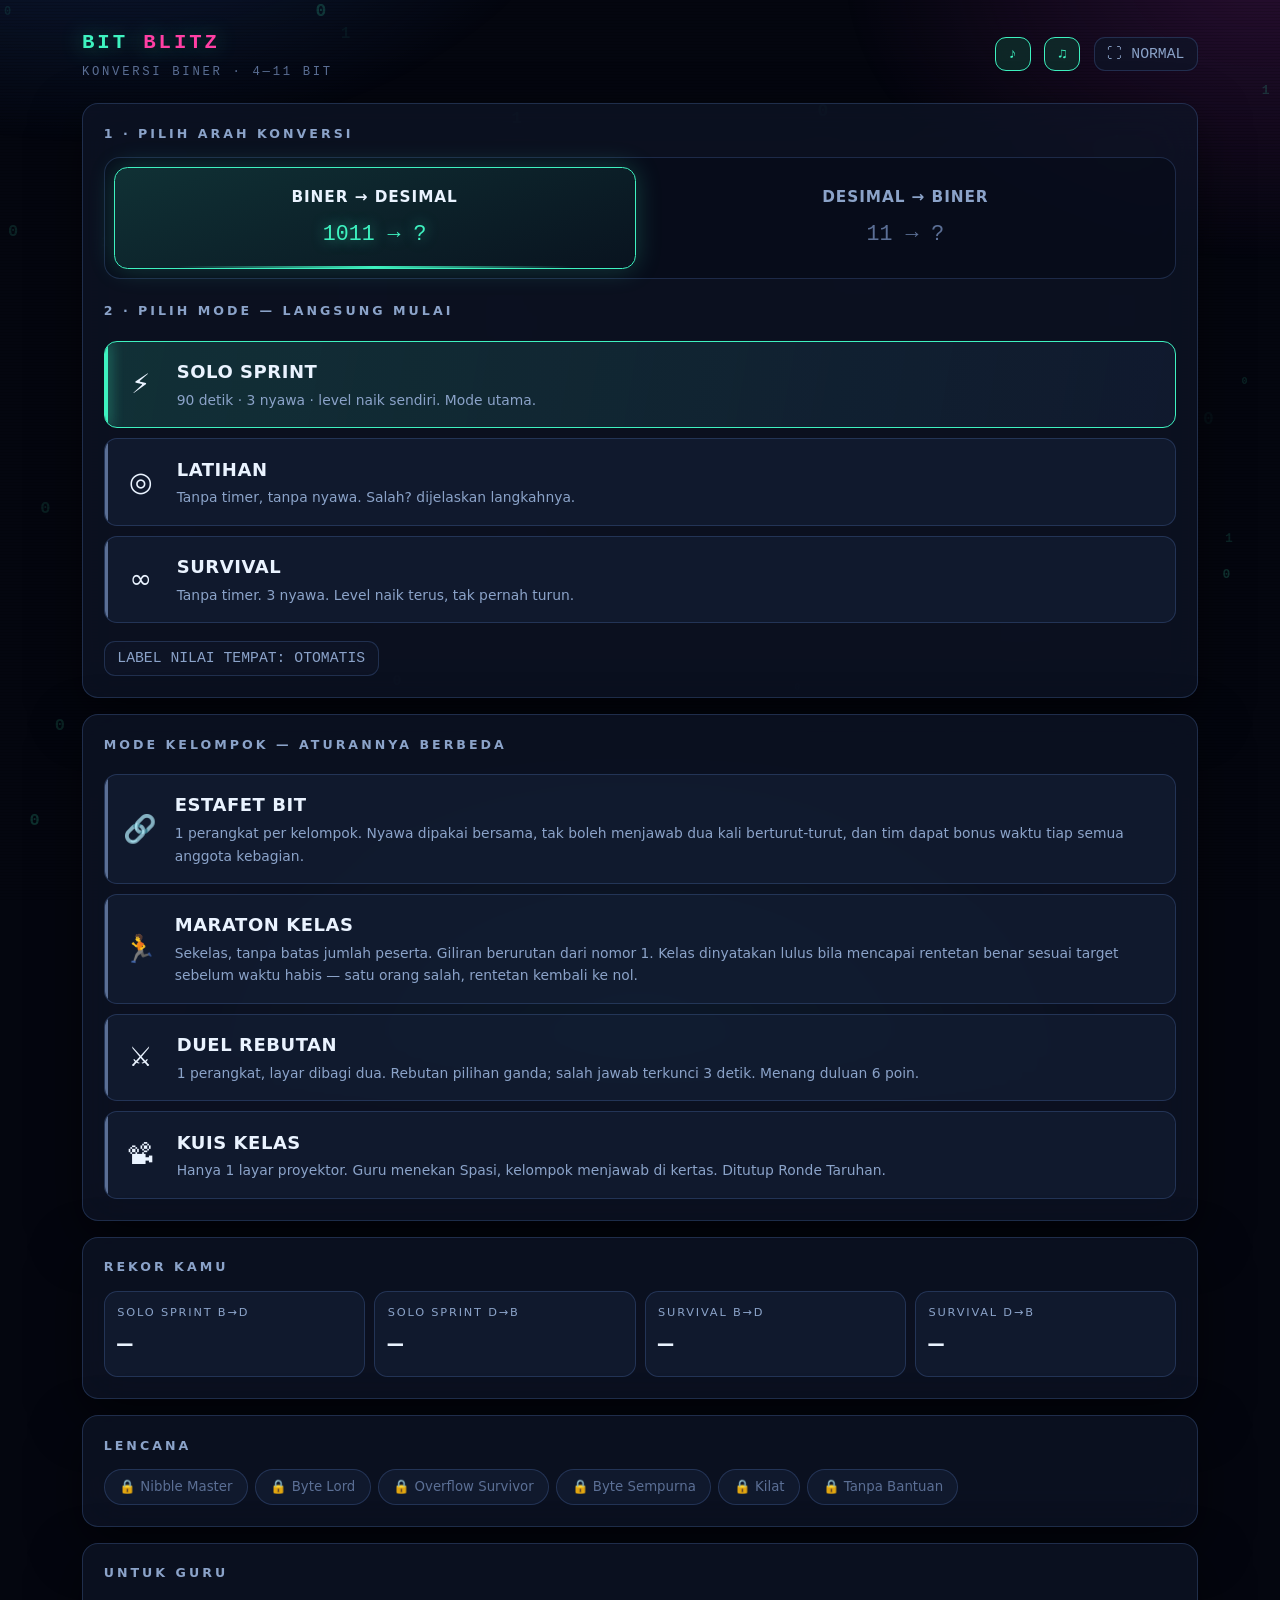
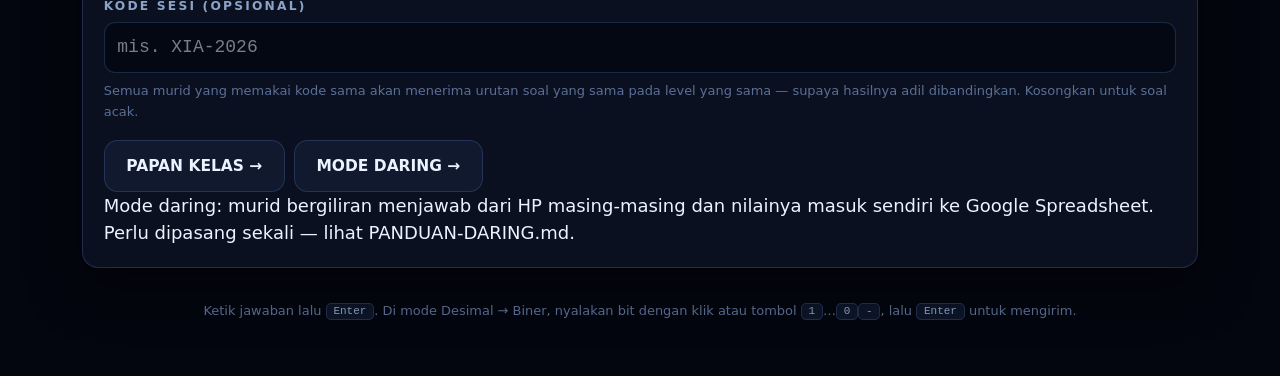
==== index.html @ 6e5feef6 "BIT BLITZ - permainan konversi biner untuk kelas Permainan gamifikasi konversi bilangan biner <-> de" ====
﻿<!DOCTYPE html>
<html lang="id">
<head>
<meta charset="utf-8">
<meta name="viewport" content="width=device-width, initial-scale=1, viewport-fit=cover">
<title>BIT BLITZ — Konversi Biner &amp; Desimal</title>
<meta name="description" content="Permainan konversi bilangan biner ke desimal dan sebaliknya, 4-bit sampai 11-bit.">
<link rel="stylesheet" href="tailwind.css">
</head>
<body>
<div id="aurora"></div>
<canvas id="fx"></canvas>
<div id="scan"></div>
<div id="vig"></div>
<div id="hitflash"></div>
<div id="banner"><div></div></div>
<div id="count"><b></b></div>
<div id="turn"><div class="box">
  <div class="lbl">SIAPA YANG MENJAWAB SOAL BERIKUTNYA?</div>
  <div class="warn">⏱ Waktu tetap berjalan — cepat pilih!</div>
  <div class="picks" id="picks"></div>
</div></div>

<div class="wrap">

<header>
  <div class="logo"><b>BIT</b> <i>BLITZ</i><span>KONVERSI BINER · 4—11 BIT</span></div>
  <div class="spacer"></div>
  <button class="icobtn" id="bSound" aria-pressed="true" title="Efek suara">♪</button>
  <button class="icobtn" id="bMusic" aria-pressed="true" title="Musik latar">♫</button>
  <button class="icobtn" id="bProj" aria-pressed="false"
          title="Perbesaran tampilan: Normal → Besar → TV">⛶ NORMAL</button>
</header>

<!-- ================= HOME ================= -->
<section id="home">
  <div class="card">
    <h2>1 · Pilih arah konversi</h2>
    <div class="switch" id="sw">
      <button data-dir="b2d" aria-pressed="true">
        <span class="t">BINER → DESIMAL</span><span class="e">1011 → ?</span>
      </button>
      <button data-dir="d2b" aria-pressed="false">
        <span class="t">DESIMAL → BINER</span><span class="e">11 → ?</span>
      </button>
    </div>

    <h2 class="mt-[1.3rem]">2 · Pilih mode — langsung mulai</h2>
    <div class="modes">
      <button class="mode primary" data-mode="sprint">
        <span class="k">⚡</span>
        <span><span class="n">SOLO SPRINT</span>
        <span class="d">90 detik · 3 nyawa · level naik sendiri. Mode utama.</span></span>
      </button>
      <button class="mode" data-mode="latihan">
        <span class="k">◎</span>
        <span><span class="n">LATIHAN</span>
        <span class="d">Tanpa timer, tanpa nyawa. Salah? dijelaskan langkahnya.</span></span>
      </button>
      <button class="mode" data-mode="survival">
        <span class="k">∞</span>
        <span><span class="n">SURVIVAL</span>
        <span class="d">Tanpa timer. 3 nyawa. Level naik terus, tak pernah turun.</span></span>
      </button>
    </div>

    <div class="row mt-4">
      <button class="icobtn" id="bLabel" aria-pressed="false"
              title="Sembunyikan label nilai tempat di semua level">
        LABEL NILAI TEMPAT: OTOMATIS
      </button>
    </div>
  </div>

  <div class="card">
    <h2>Mode kelompok — aturannya berbeda</h2>
    <div class="modes">
      <button class="mode gmode" data-mode="estafet">
        <span class="k">🔗</span>
        <span><span class="n">ESTAFET BIT</span>
        <span class="d">1 perangkat per kelompok. Nyawa dipakai bersama, tak boleh menjawab
        dua kali berturut-turut, dan tim dapat bonus waktu tiap semua anggota kebagian.</span></span>
      </button>
      <button class="mode gmode" data-mode="maraton">
        <span class="k">🏃</span>
        <span><span class="n">MARATON KELAS</span>
        <span class="d">Sekelas, tanpa batas jumlah peserta. Giliran berurutan dari nomor 1.
        Kelas dinyatakan lulus bila mencapai rentetan benar sesuai target sebelum waktu habis —
        satu orang salah, rentetan kembali ke nol.</span></span>
      </button>
      <button class="mode gmode" data-mode="duel">
        <span class="k">⚔</span>
        <span><span class="n">DUEL REBUTAN</span>
        <span class="d">1 perangkat, layar dibagi dua. Rebutan pilihan ganda; salah jawab
        terkunci 3 detik. Menang duluan 6 poin.</span></span>
      </button>
      <button class="mode gmode" data-mode="kuis">
        <span class="k">📽</span>
        <span><span class="n">KUIS KELAS</span>
        <span class="d">Hanya 1 layar proyektor. Guru menekan Spasi, kelompok menjawab di
        kertas. Ditutup Ronde Taruhan.</span></span>
      </button>
    </div>
  </div>

  <div class="card">
    <h2>Rekor kamu</h2>
    <div class="recs" id="recs"></div>
  </div>

  <div class="card">
    <h2>Lencana</h2>
    <div class="badges" id="badgeList"></div>
  </div>

  <div class="card">
    <h2>Untuk guru</h2>
    <div class="field">
      <label>Kode sesi (opsional)</label>
      <input id="sesi" placeholder="mis. XIA-2026" autocomplete="off">
      <div class="h">Semua murid yang memakai kode sama akan menerima urutan soal yang
      sama pada level yang sama — supaya hasilnya adil dibandingkan. Kosongkan untuk soal acak.</div>
    </div>
    <div class="row">
      <button class="btn" id="bGuru">PAPAN KELAS →</button>
      <button class="btn" id="bDaring">MODE DARING →</button>
    </div>
    <div class="h">Mode daring: murid bergiliran menjawab dari HP masing-masing dan nilainya
    masuk sendiri ke Google Spreadsheet. Perlu dipasang sekali — lihat PANDUAN-DARING.md.</div>
  </div>

  <p class="foot">
    Ketik jawaban lalu <kbd>Enter</kbd>. Di mode Desimal → Biner, nyalakan bit dengan klik
    atau tombol <kbd>1</kbd>…<kbd>0</kbd><kbd>-</kbd>, lalu <kbd>Enter</kbd> untuk mengirim.
  </p>
</section>

<!-- ================= GAME ================= -->
<section id="game" class="hidden">
  <div class="hud">
    <span class="chip lv">LV <b id="hLv">1</b>·<b id="hBit">4</b>bit</span>
    <span class="ladder" id="ladder"></span>
    <span class="chip sc">SKOR <b id="hSc">0</b></span>
    <span class="chip" id="hLivesWrap">NYAWA <b class="hearts" id="hLives"></b></span>
    <span class="chip" id="hComboWrap">COMBO <b id="hCombo" class="c1">×1</b></span>
    <span class="spacer"></span>
    <button class="icobtn" id="bQuit">KELUAR</button>
  </div>

  <div class="mline hidden" id="mline">
    <div class="mtop">
      <span class="lbl">GILIRAN</span>
      <span class="who" id="mWho">—</span>
      <span class="st">RENTETAN <b id="mStreak">0</b>/<span id="mTarget">15</span></span>
    </div>
    <div class="mbar" id="mBar"><i id="mFill"></i></div>
  </div>
  <div class="roster hidden" id="roster"></div>
  <div class="tbar" id="tbar"><i id="tfill"></i></div>

  <div class="stage" id="stage">
    <div class="bossbar hidden" id="bossbar">⚡ BOSS ROUND · NILAI DOBEL · SEKALI SALAH GUGUR ⚡</div>
    <div class="ask" id="ask">BERAPA NILAI DESIMALNYA?</div>
    <div class="q" id="q">—</div>

    <div id="ansB2D" class="answer">
      <input class="num" id="inp" inputmode="numeric" autocomplete="off" placeholder="?">
      <button class="send" id="bSend">KIRIM</button>
    </div>

    <div id="ansD2B" class="hidden">
      <div class="bitrail"><div class="bits" id="bits"></div></div>
      <div class="answer"><button class="send" id="bSend2">KIRIM</button></div>
    </div>

    <div class="hint" id="hint"></div>
    <div class="fb" id="fb"></div>
  </div>
</section>

<!-- ================= RESULT ================= -->
<section id="result" class="hidden">
  <div class="card text-center">
    <div class="text-[.7rem] tracking-[.24em] text-dim" id="rTitle">SELESAI</div>
    <div class="big" id="rScore">0</div>
    <div class="mt-[.35rem] text-[.8rem] text-dim" id="rSub"></div>
    <div class="stats" id="rStats"></div>
    <div id="rNew" class="mt-[1.1rem]"></div>
    <div id="rCode" class="mt-[1.2rem]"></div>
  </div>

  <div class="card">
    <h2>Main lagi — ganti arah kalau mau</h2>
    <div class="switch" id="sw2">
      <button data-dir="b2d"><span class="t">BINER → DESIMAL</span><span class="e">1011 → ?</span></button>
      <button data-dir="d2b"><span class="t">DESIMAL → BINER</span><span class="e">11 → ?</span></button>
    </div>
    <div class="row">
      <button class="btn go" id="bAgain">MAIN LAGI</button>
      <button class="btn" id="bHome">MENU UTAMA</button>
    </div>
  </div>
</section>

<!-- ================= SETUP KELOMPOK ================= -->
<section id="setup" class="hidden">
  <div class="card">
    <h2 id="setTitle">PENGATURAN</h2>
    <div id="setBody"></div>
    <div class="row">
      <button class="btn go" id="bSetGo">MULAI</button>
      <button class="btn" id="bSetBack">BATAL</button>
    </div>
  </div>
</section>

<!-- ================= DUEL REBUTAN ================= -->
<section id="duel" class="hidden">
  <div class="hud">
    <span class="chip">DUEL · <b id="dBit">8</b>-bit</span>
    <span class="chip">SOAL <b id="dQi">1</b>/<b id="dTot">11</b></span>
    <span class="chip">MENANG DI <b id="dTarget">6</b></span>
    <span class="spacer"></span>
    <button class="icobtn" id="dQuit">KELUAR</button>
  </div>
  <div class="stage">
    <div class="ask" id="dAsk">BERAPA NILAI DESIMALNYA?</div>
    <div class="q bin" id="dQ">—</div>
    <div class="fb" id="dFb"></div>
  </div>
  <div class="sides">
    <div class="side a" id="sideA">
      <h3><span id="dNameA">TIM A</span><b id="dScA">0</b></h3>
      <div class="opts" id="optsA"></div>
      <div class="lockmsg" id="dLockA"></div>
    </div>
    <div class="side b" id="sideB">
      <h3><span id="dNameB">TIM B</span><b id="dScB">0</b></h3>
      <div class="opts" id="optsB"></div>
      <div class="lockmsg" id="dLockB"></div>
    </div>
  </div>
</section>

<!-- ================= KUIS KELAS ================= -->
<section id="kuis" class="hidden">
  <div class="hud">
    <span class="chip">KUIS KELAS · <b id="kBit">8</b>-bit</span>
    <span class="chip">SOAL <b id="kQi">0</b>/<b id="kTot">8</b></span>
    <span class="spacer"></span>
    <button class="icobtn" id="kQuit">KELUAR</button>
  </div>
  <div class="kwrap">
    <div class="stage flex min-h-[17rem] flex-col justify-center">
      <div class="ask" id="kAsk">TEKAN SPASI UNTUK MEMUNCULKAN SOAL</div>
      <div class="kbig" id="kQ">—</div>
      <div class="kcount" id="kCount"></div>
      <div class="hint" id="kHint"></div>
    </div>
    <div class="card">
      <h2>Papan skor</h2>
      <div id="kBoard"></div>
      <button class="btn go mt-[.7rem] w-full" id="kNext">SPASI — LANJUT</button>
      <div class="mt-[.6rem] text-[.7rem] leading-relaxed text-dimmer">
        Tekan <kbd>1</kbd>–<kbd>8</kbd> untuk menandai kelompok yang benar, lalu
        <kbd>Spasi</kbd> untuk memberi poin dan lanjut.
      </div>
    </div>
  </div>
</section>

<!-- ================= PAPAN KELAS (GURU) ================= -->
<section id="guru" class="hidden">
  <div class="card">
    <h2>Papan Kelas — rekap Kode Hasil</h2>
    <div class="field">
      <label>Nama murid</label>
      <input id="gNama" placeholder="Nama murid" autocomplete="off">
    </div>
    <div class="field">
      <label>Kode hasil</label>
      <input id="gKode" placeholder="XXXX-XXXX" autocomplete="off">
      <div class="h">Kode muncul di layar hasil murid. Kode yang diketik asal-asalan akan
      ditolak karena tiap kode punya angka pemeriksa.</div>
    </div>
    <div class="row">
      <button class="btn go" id="gAdd">TAMBAH</button>
      <button class="btn" id="gCopy">SALIN TABEL</button>
      <button class="btn" id="gClear">KOSONGKAN</button>
      <button class="btn" id="gBack">← MENU</button>
    </div>
    <div class="lockmsg" id="gMsg"></div>
    <div class="mt-[.9rem] overflow-x-auto">
      <table class="board" id="gTable"></table>
    </div>
  </div>
</section>

</div>
<script>
"use strict";
/* =========================================================================
   BIT BLITZ — Fase 1 & 2
   Satu file, tanpa dependensi. Semua state di localStorage.
   ========================================================================= */

const $ = id => document.getElementById(id);
const LS = 'bitblitz.v1';
const REDUCED = matchMedia('(prefers-reduced-motion: reduce)').matches;

const MAXLV = 8;
const widthOf = lv => lv + 3;                       // level 1 -> 4 bit ... level 8 -> 11 bit
const NAMA_LV = {1:'Nibble', 4:'ASCII', 5:'SATU BYTE', 7:'Kilo', 8:'OVERFLOW'};
const BOSS_LV = [5, 8];

const BADGES = [
  ['nibble',   'Nibble Master',    'Tembus level 4-bit'],
  ['byte',     'Byte Lord',        'Tuntaskan level 8-bit'],
  ['overflow', 'Overflow Survivor','Jawab benar di 11-bit'],
  ['perfect',  'Byte Sempurna',    '10 benar beruntun'],
  ['kilat',    'Kilat',            'Jawab di bawah 1 detik'],
  ['nolabel',  'Tanpa Bantuan',    'Sprint tanpa label nilai tempat'],
];

const dflt = {sound:true, music:true, labelOff:false, zoom:0, badges:{}, rec:{}};
let save = Object.assign({}, dflt, JSON.parse(localStorage.getItem(LS) || '{}'));
const persist = () => localStorage.setItem(LS, JSON.stringify(save));

/* ---------- PRNG ber-seed (menyiapkan Kode Sesi di fase 4) ---------- */
let seed = (Date.now() ^ 0x9e3779b9) >>> 0;
function rnd(){
  seed |= 0; seed = seed + 0x6D2B79F5 | 0;
  let t = Math.imul(seed ^ seed >>> 15, 1 | seed);
  t = t + Math.imul(t ^ t >>> 7, 61 | t) ^ t;
  return ((t ^ t >>> 14) >>> 0) / 4294967296;
}
const ri = n => Math.floor(rnd() * n);

/* Kode Sesi: bila diisi, nilai soal ditentukan dari (kode, urutan soal, lebar bit),
   sehingga dua murid pada level & urutan yang sama menerima angka yang sama. */
let sessionCode = save.sesi || '';
let qIndex = 0;
function strHash(s){
  let h = 2166136261 >>> 0;
  for(let i = 0; i < s.length; i++){ h ^= s.charCodeAt(i); h = Math.imul(h, 16777619); }
  return h >>> 0;
}
function hash2(a, b){
  let h = (a ^ Math.imul(b + 0x9e3779b9, 0x85ebca6b)) >>> 0;
  h ^= h >>> 15; h = Math.imul(h, 0x2545f491) >>> 0; h ^= h >>> 13;
  return h >>> 0;
}
function pickValue(w, idx){
  const lo = 1 << (w - 2), span = ((1 << w) - 1) - lo + 1;
  if(sessionCode) return lo + hash2(strHash(sessionCode), idx * 37 + w) % span;
  return lo + ri(span);
}

/* =========================================================================
   AUDIO — disintesis, tanpa file eksternal
   ========================================================================= */
let actx = null;
function tone(f, dur, type, vol, delay){
  if(!save.sound) return;
  try{
    actx = actx || new (window.AudioContext || window.webkitAudioContext)();
    const t = actx.currentTime + (delay || 0);
    const o = actx.createOscillator(), g = actx.createGain();
    o.type = type || 'square';
    o.frequency.setValueAtTime(f, t);
    g.gain.setValueAtTime(.0001, t);
    g.gain.linearRampToValueAtTime(vol || .07, t + .012);
    g.gain.exponentialRampToValueAtTime(.0001, t + dur);
    o.connect(g); g.connect(actx.destination);
    o.start(t); o.stop(t + dur + .03);
  }catch(e){}
}
function sfxOk(streak){
  const base = 620 + Math.min(streak, 12) * 42;     // nada naik mengikuti rentetan
  tone(base, .08, 'square', .06);
  tone(base * 1.5, .12, 'square', .05, .06);
}
const sfxNo    = () => { tone(170,.1,'sawtooth',.08); tone(110,.28,'sawtooth',.07,.07); };
const sfxTick  = () => tone(1500,.04,'sine',.05);
const sfxLevel = () => { tone(523,.1,'square',.06); tone(659,.1,'square',.06,.09);
                         tone(880,.1,'square',.06,.18); tone(1175,.22,'square',.06,.27); };
const sfxOver  = () => { tone(330,.18,'sawtooth',.07); tone(247,.22,'sawtooth',.07,.16);
                         tone(165,.4,'sawtooth',.07,.34); };
const sfxBoss  = () => { tone(98,.4,'sawtooth',.09); tone(147,.4,'square',.05,.06); tone(196,.5,'sawtooth',.05,.12); };
const sfxWin   = () => { tone(659,.1,'square',.06); tone(880,.1,'square',.06,.1);
                         tone(1319,.3,'square',.06,.2); };

/* =========================================================================
   MUSIK LATAR — disintesis penuh, tanpa berkas audio eksternal.
   Dua suasana: "riang" saat bermain, "panik" saat waktu menipis.
   ========================================================================= */
const Music = (function(){
  let master = null, sched = null, step = 0, next = 0, on = false, mood = 'riang';
  /* C — G — Am — F : progresi mayor yang terdengar optimis */
  const RIANG = {bpm:112, chords:[[262,330,392],[196,247,294],[220,262,330],[175,220,262]]};
  /* Am — Bbdim : dua akor gelap yang berselang cepat */
  const PANIK = {bpm:170, chords:[[220,262,330],[233,277,349]]};

  function ensure(){
    if(!actx) actx = new (window.AudioContext || window.webkitAudioContext)();
    if(!master){
      master = actx.createGain();
      master.gain.value = .0001;
      master.connect(actx.destination);
    }
  }
  function ping(f, t, dur, type, vol){
    const o = actx.createOscillator(), g = actx.createGain();
    o.type = type; o.frequency.setValueAtTime(f, t);
    g.gain.setValueAtTime(.0001, t);
    g.gain.linearRampToValueAtTime(vol, t + .015);
    g.gain.exponentialRampToValueAtTime(.0001, t + dur);
    o.connect(g); g.connect(master);
    o.start(t); o.stop(t + dur + .03);
  }
  function beatAt(t){                       // denyut visual dipasang tepat saat bunyinya jatuh
    setTimeout(() => {
      document.body.classList.add('beat');
      setTimeout(() => document.body.classList.remove('beat'), 110);
    }, Math.max(0, (t - actx.currentTime) * 1000));
  }
  function schedule(t){
    const P = mood === 'panik' ? PANIK : RIANG;
    const ch = P.chords[Math.floor(step / 8) % P.chords.length];
    const s = step % 8;
    if(mood === 'riang'){
      ping(ch[s % 3] * 2, t, .19, 'triangle', .05);            // arpeggio
      if(s === 0 || s === 4) ping(ch[0] / 2, t, .32, 'sine', .10);   // bas
      if(s % 2 === 1) ping(2300, t, .025, 'square', .011);      // ketukan tipis
    }else{
      ping(ch[s % 3] * 2, t, .1, 'square', .034);
      ping(ch[0] / 2, t, .15, 'sawtooth', .075);                // bas berdetak tiap ketuk
      if(s === 0) ping(ch[0] * 4, t, .45, 'sawtooth', .018);    // dengung tegang
    }
    if(s === 0) beatAt(t);
    step++;
  }
  function loop(){
    const P = mood === 'panik' ? PANIK : RIANG;
    const dur = 60 / P.bpm / 2;
    while(next < actx.currentTime + .15){ schedule(next); next += dur; }
  }
  return {
    start(){
      if(!save.music || on) return;
      ensure();
      on = true; step = 0; mood = 'riang';
      next = actx.currentTime + .08;
      master.gain.cancelScheduledValues(actx.currentTime);
      master.gain.setValueAtTime(.0001, actx.currentTime);
      master.gain.linearRampToValueAtTime(.5, actx.currentTime + 1.4);
      sched = setInterval(loop, 25);
    },
    stop(){
      if(!on) return;
      on = false;
      clearInterval(sched); sched = null;
      document.documentElement.classList.remove('panik');
      if(master){
        const now = actx.currentTime;
        master.gain.cancelScheduledValues(now);
        master.gain.setValueAtTime(master.gain.value, now);
        master.gain.linearRampToValueAtTime(.0001, now + .45);
      }
    },
    setMood(m){
      if(!on || mood === m) return;
      mood = m; step = 0; next = actx.currentTime + .04;
      document.documentElement.classList.toggle('panik', m === 'panik');
    },
    isOn(){ return on; }
  };
})();

/* =========================================================================
   KANVAS EFEK — hujan biner + ledakan partikel + konfeti
   ========================================================================= */
const cv = $('fx'), ctx = cv.getContext('2d');
let W = 0, H = 0, DPR = 1;
function sizeCanvas(){
  DPR = Math.min(devicePixelRatio || 1, 2);
  W = innerWidth; H = innerHeight;
  cv.width = W * DPR; cv.height = H * DPR;
  cv.style.width = W + 'px'; cv.style.height = H + 'px';
  ctx.setTransform(DPR, 0, 0, DPR, 0, 0);
  buildRain();
}
addEventListener('resize', sizeCanvas);

let rain = [];
function buildRain(){
  const n = Math.round(W / 34);
  rain = Array.from({length:n}, () => ({
    x: rnd() * W, y: rnd() * H, sp: .28 + rnd() * .9,
    c: '01'[ri(2)], a: .05 + rnd() * .16, s: 10 + ri(9)
  }));
}

let parts = [];
function burst(x, y, color, n, power){
  if(REDUCED) return;
  for(let i = 0; i < (n || 26); i++){
    const ang = rnd() * Math.PI * 2, sp = (power || 4) * (.35 + rnd());
    parts.push({x, y, vx:Math.cos(ang)*sp, vy:Math.sin(ang)*sp - 1.2,
                life:1, col:color, sz:1.6 + rnd()*2.8, txt: rnd() < .35 ? '01'[ri(2)] : null});
  }
  if(parts.length > 700) parts.splice(0, parts.length - 700);
}
function confetti(){
  if(REDUCED) return;
  const cols = ['#3ef2c0','#ffd23f','#ff3fa4','#4fa8ff'];
  for(let i = 0; i < 120; i++){
    parts.push({x: rnd()*W, y: -20 - rnd()*H*.4, vx:(rnd()-.5)*1.6, vy:1.6+rnd()*3,
                life:1, decay:.006, col:cols[ri(4)], sz:2+rnd()*3.4, txt:null, grav:.03});
  }
}

function frame(){
  ctx.clearRect(0, 0, W, H);
  if(!REDUCED){
    ctx.font = '600 13px ui-monospace,monospace';
    for(const d of rain){
      ctx.fillStyle = 'rgba(62,242,192,' + d.a + ')';
      ctx.font = '600 ' + d.s + 'px ui-monospace,monospace';
      ctx.fillText(d.c, d.x, d.y);
      d.y += d.sp;
      if(d.y > H + 14){ d.y = -14; d.x = rnd() * W; d.c = '01'[ri(2)]; }
    }
  }
  for(let i = parts.length - 1; i >= 0; i--){
    const p = parts[i];
    p.x += p.vx; p.y += p.vy; p.vy += (p.grav || .14); p.vx *= .99;
    p.life -= (p.decay || .022);
    if(p.life <= 0){ parts.splice(i, 1); continue; }
    ctx.globalAlpha = Math.max(0, p.life);
    ctx.fillStyle = p.col;
    if(p.txt){
      ctx.font = '700 ' + (p.sz * 5) + 'px ui-monospace,monospace';
      ctx.fillText(p.txt, p.x, p.y);
    }else{
      ctx.fillRect(p.x, p.y, p.sz, p.sz * 1.6);
    }
    ctx.globalAlpha = 1;
  }
  requestAnimationFrame(frame);
}
sizeCanvas(); frame();

/* elemen -> titik tengah layar, untuk mengarahkan ledakan */
function centerOf(el){
  const r = el.getBoundingClientRect();
  return {x: r.left + r.width / 2, y: r.top + r.height / 2};
}
function floatText(txt, x, y, col){
  const d = document.createElement('div');
  d.className = 'float'; d.textContent = txt;
  d.style.left = x + 'px'; d.style.top = y + 'px';
  if(col) d.style.color = col;
  document.body.appendChild(d);
  setTimeout(() => d.remove(), 1100);
}
function banner(txt, col){
  const b = $('banner'), inner = b.firstElementChild;
  inner.textContent = txt;
  inner.style.color = col || 'var(--color-gold)';
  inner.style.borderColor = col || 'var(--color-gold)';
  b.classList.remove('go'); void b.offsetWidth; b.classList.add('go');
}

/* =========================================================================
   STATE PERMAINAN
   ========================================================================= */
let dir  = 'b2d';
let mode = 'sprint';
let G = null, timerId = null, lastTick = 0;
/* Batas atas waktu selalu di atas waktu awal, supaya bonus waktu benar-benar terasa. */
const capMs = () => G.timeMax + 60000;

function blankGame(){
  return {
    lv:1, score:0, lives:3, streak:0, wrongRow:0,
    timeLeft:90000, running:true,
    answered:0, correct:0, bestCombo:1, maxLv:1, fastest:Infinity,
    bossLeft:0, bossDone:{}, labelOff:false,
    q:null, qAt:0, bits:[], locked:false, earned:[]
  };
}
function comboMult(s){
  if(s >= 15) return 5;
  if(s >= 10) return 3;
  if(s >= 6)  return 2;
  if(s >= 3)  return 1.5;
  return 1;
}
const timeBonus = w => w <= 6 ? 2000 : (w <= 8 ? 3000 : 4000);
const speedMult = ms => ms < 2000 ? 2 : (ms < 4000 ? 1.5 : 1);

function labelMode(lv){
  if(mode === 'latihan') return 'show';
  if(G && G.labelOff) return 'hide';
  if(lv <= 4) return 'show';
  if(lv <= 6) return 'dim';
  return 'hide';
}

/* =========================================================================
   SOAL
   ========================================================================= */
function newQuestion(){
  const w = widthOf(G.lv);             // rentang dijaga agar angka benar-benar memakai lebar level ini
  let v, guard = 0;
  do { v = pickValue(w, qIndex + guard); guard++; }
  while(G.q && v === G.q.value && guard < 12);
  qIndex++;

  G.q = {value:v, width:w, bin:v.toString(2).padStart(w, '0')};
  G.qAt = performance.now();
  G.bits = new Array(w).fill(0);
  G.locked = false;
  renderQuestion();
}

/* Bilangan biner ditampilkan menyatu, tanpa pemisah tiap 4 bit. */
const showBin = s => s;

function renderQuestion(){
  const q = G.q, el = $('q');
  $('bossbar').classList.toggle('hidden', G.bossLeft <= 0);
  $('stage').classList.toggle('boss', G.bossLeft > 0);

  if(dir === 'b2d'){
    $('ask').textContent = 'BERAPA NILAI DESIMALNYA?';
    el.textContent = showBin(q.bin);
    el.className = 'q bin qin';
    $('ansB2D').classList.remove('hidden');
    $('ansD2B').classList.add('hidden');
    $('inp').value = '';
    $('inp').focus();
  }else{
    $('ask').textContent = 'NYALAKAN BIT YANG BENAR';
    el.textContent = q.value;
    el.className = 'q qin';
    $('ansB2D').classList.add('hidden');
    $('ansD2B').classList.remove('hidden');
    buildBits();
  }
  updateHint();
}

function buildBits(){
  const w = G.q.width, box = $('bits');
  box.innerHTML = '';
  const lm = labelMode(G.lv);
  box.className = 'bits' + (lm === 'hide' ? ' hidelabel' : lm === 'dim' ? ' dimlabel' : '');
  for(let i = 0; i < w; i++){
    const place = 1 << (w - 1 - i);
    const b = document.createElement('button');
    b.className = 'bit' + (G.bits[i] ? ' on' : '');
    b.innerHTML = '<span class="led"></span><span class="v">' + G.bits[i] +
                  '</span><span class="p">' + place + '</span>';
    b.addEventListener('click', () => toggleBit(i));
    box.appendChild(b);
  }
}

function toggleBit(i){
  if(!G || G.locked || dir !== 'd2b') return;
  G.bits[i] = G.bits[i] ? 0 : 1;
  const el = $('bits').children[i];
  el.classList.toggle('on', !!G.bits[i]);
  el.querySelector('.v').textContent = G.bits[i];
  el.classList.add('press');
  setTimeout(() => el.classList.remove('press'), 110);
  if(G.bits[i]){
    const c = centerOf(el);
    burst(c.x, c.y, '#3ef2c0', 7, 2);
  }
  tone(G.bits[i] ? 760 + i * 26 : 380, .045, 'square', .04);
  updateHint();
}

const bitsValue = () => G.bits.reduce((a, b, i) => a + (b ? 1 << (G.q.width - 1 - i) : 0), 0);

/* bantuan hanya di mode Latihan — sprint harus murni berhitung */
function updateHint(){
  const h = $('hint');
  if(mode !== 'latihan'){ h.textContent = ''; return; }
  if(dir === 'd2b'){
    h.innerHTML = 'Terkumpul: <b>' + bitsValue() + '</b> · target ' + G.q.value;
  }else{
    const w = G.q.width;
    h.textContent = 'Nilai tempat: ' + Array.from({length:w}, (_, i) => 1 << (w - 1 - i)).join(' · ');
  }
}

function decompose(v, w){
  const parts = [];
  for(let i = 0; i < w; i++){ const p = 1 << (w - 1 - i); if(v & p) parts.push(p); }
  return v + ' = ' + parts.join(' + ');
}

/* =========================================================================
   ALUR
   ========================================================================= */
const TIMED  = m => m === 'sprint' || m === 'estafet' || m === 'maraton';
const BERTIM = m => m === 'estafet' || m === 'maraton';

function start(){
  G = blankGame();
  G.timeMax  = mode === 'estafet' ? 120000
             : mode === 'maraton' ? maratonCfg.menit * 60000
             : 90000;
  G.timeLeft = G.timeMax;
  G.labelOff = !!save.labelOff;
  lastTick = 0; qIndex = 0;

  if(BERTIM(mode)){
    const cfg = mode === 'estafet' ? teamCfg : maratonCfg;
    G.lv = cfg.lv;                                     // level dikunci guru — antar kelompok harus adil
    G.team = {names: cfg.names.slice(), cur: 0, last: -1, hits: [], tries: [], cycle: {}};
    G.team.names.forEach((_, i) => { G.team.hits[i] = 0; G.team.tries[i] = 0; });
  }
  if(mode === 'maraton'){
    G.target = maratonCfg.target;
    G.bestStreak = 0;
    G.lulus = false;
    $('mTarget').textContent = G.target;
  }

  $('home').classList.add('hidden');
  $('result').classList.add('hidden');
  $('setup').classList.add('hidden');
  $('game').classList.remove('hidden');
  $('hLivesWrap').classList.toggle('hidden', mode === 'latihan' || mode === 'maraton');
  $('hComboWrap').classList.toggle('hidden', mode === 'maraton');
  $('tbar').classList.toggle('hidden', !TIMED(mode));
  $('roster').classList.toggle('hidden', mode !== 'estafet');
  $('mline').classList.toggle('hidden', mode !== 'maraton');
  $('bQuit').textContent = mode === 'latihan' ? 'SELESAI' : 'KELUAR';
  $('fb').textContent = '';
  $('vig').classList.remove('on');

  newQuestion();
  renderHUD();
  if(mode === 'latihan'){ Music.start(); return; }   // latihan langsung jalan, tanpa hitung mundur
  countdown(() => {
    if(TIMED(mode)) startTimer();
    Music.start();
    if(mode === 'estafet'){ showTurn(); return; }
    G.qAt = performance.now();
  });
}

function countdown(done){
  const box = $('count'), b = box.firstElementChild;
  const seq = ['3', '2', '1', 'MULAI!'];
  let i = 0;
  G.locked = true;
  box.classList.add('on');
  const step = () => {
    if(i >= seq.length){
      box.classList.remove('on');
      G.locked = false;
      if(dir === 'b2d') $('inp').focus();
      done();
      return;
    }
    b.textContent = seq[i];
    b.style.animation = 'none'; void b.offsetWidth; b.style.animation = '';
    tone(i < 3 ? 440 : 880, i < 3 ? .1 : .3, 'square', .07);
    i++;
    setTimeout(step, i === seq.length ? 420 : 700);
  };
  step();
}

function startTimer(){
  stopTimer();
  let prev = performance.now();
  timerId = setInterval(() => {
    const now = performance.now();
    G.timeLeft -= (now - prev); prev = now;
    if(G.timeLeft <= 0){ G.timeLeft = 0; renderTimer(); return over('WAKTU HABIS'); }
    renderTimer();
    Music.setMood(G.timeLeft < 20000 ? 'panik' : 'riang');
    const s = Math.ceil(G.timeLeft / 1000);
    if(s <= 10 && s !== lastTick){ lastTick = s; sfxTick(); }
  }, 60);
}
function stopTimer(){ if(timerId){ clearInterval(timerId); timerId = null; } }

function renderTimer(){
  $('tfill').style.width = Math.max(0, Math.min(100, G.timeLeft / G.timeMax * 100)) + '%';
  const warn = G.timeLeft < 10000;
  $('tbar').classList.toggle('warn', warn);
  $('vig').classList.toggle('on', warn);
}

function renderHUD(){
  $('hLv').textContent  = G.lv;
  $('hBit').textContent = widthOf(G.lv);
  $('hSc').textContent  = G.score;
  $('hLives').innerHTML = '♥'.repeat(Math.max(0, G.lives)) +
    '<span class="off">' + '♡'.repeat(Math.max(0, 3 - G.lives)) + '</span>';

  let lad = '';
  for(let i = 1; i <= MAXLV; i++){
    lad += '<i class="' + (i <= G.lv ? (BOSS_LV.indexOf(i) >= 0 ? 'boss' : 'on') : '') + '"></i>';
  }
  $('ladder').innerHTML = lad;

  const m = comboMult(G.streak), c = $('hCombo');
  c.textContent = '×' + m + (G.streak >= 6 ? ' 🔥' : G.streak >= 3 ? ' ✦' : '');
  c.className = m >= 5 ? 'c5' : m >= 3 ? 'c3' : m >= 2 ? 'c2' : m >= 1.5 ? 'c15' : 'c1';
  if(m > 1){ c.classList.add('pop'); setTimeout(() => c.classList.remove('pop'), 420); }

  const R = document.documentElement.classList;          // latar memanas mengikuti combo
  R.toggle('hot1', m >= 1.5 && m < 2);
  R.toggle('hot2', m >= 2 && m < 5);
  R.toggle('hot3', m >= 5);

  if(TIMED(mode)) renderTimer();
  if(mode === 'estafet') renderRoster();
  if(mode === 'maraton') renderMaraton();
}

function renderRoster(){
  const t = G.team;
  $('roster').innerHTML = t.names.map((n, i) =>
    '<span class="pl' + (i === t.cur ? ' now' : '') + '">' + esc(n) +
    ' <b class="text-acc">' + t.hits[i] + '</b>/' + t.tries[i] + '</span>').join('');
}

function renderMaraton(){
  const t = G.team, pct = Math.min(100, G.streak / G.target * 100);
  $('mWho').textContent = (t.cur + 1) + '. ' + t.names[t.cur];
  $('mStreak').textContent = G.streak;
  $('mFill').style.width = pct + '%';
  $('mBar').classList.toggle('near', G.streak >= G.target - 3);
}

function submit(){
  if(!G || !G.running || G.locked) return;
  let given;
  if(dir === 'b2d'){
    const raw = $('inp').value.trim();
    if(raw === '') return;
    given = parseInt(raw, 10);
    if(isNaN(given)) return;
  }else{
    given = bitsValue();
  }
  G.locked = true;
  const dt = performance.now() - G.qAt;
  G.answered++;
  (given === G.q.value) ? onCorrect(dt) : onWrong();
}

function onCorrect(dt){
  const w = G.q.width;
  G.correct++; G.streak++; G.wrongRow = 0;
  G.fastest = Math.min(G.fastest, dt);

  const cm = comboMult(G.streak), sm = speedMult(dt), boss = G.bossLeft > 0 ? 2 : 1;
  const pts = Math.round(w * 10 * cm * sm * boss);
  G.score += pts;
  G.bestCombo = Math.max(G.bestCombo, cm);
  if(TIMED(mode)) G.timeLeft = Math.min(capMs(), G.timeLeft + timeBonus(w));

  if(BERTIM(mode)){
    const t = G.team;
    t.hits[t.cur]++; t.tries[t.cur]++;
    t.last = t.cur;
  }
  if(mode === 'estafet'){
    const t = G.team;
    t.cycle[t.cur] = true;
    if(Object.keys(t.cycle).length >= t.names.length){   // semua anggota kebagian benar
      t.cycle = {};
      G.timeLeft = Math.min(capMs(), G.timeLeft + 8000);
      setTimeout(() => { banner('PUTARAN PENUH! +8 DETIK', 'var(--color-acc)'); sfxWin(); }, 320);
    }
  }
  if(mode === 'maraton'){
    G.bestStreak = Math.max(G.bestStreak, G.streak);
    if(G.streak >= G.target){                           // target tercapai — kelas lulus
      G.lulus = true;
      renderHUD();
      banner('🎉 LULUS! RENTETAN ' + G.streak + ' 🎉', 'var(--color-acc)');
      confetti(); confetti();
      return setTimeout(() => over('LULUS'), 900);
    }
    if(G.streak === G.target - 3) banner('TINGGAL 3 LAGI!', 'var(--color-mag)');
  }

  if(w === 11)        grant('overflow');
  if(dt < 1000)       grant('kilat');
  if(G.streak >= 10)  grant('perfect');

  const c = centerOf($('q'));
  burst(c.x, c.y, boss > 1 ? '#ff3fa4' : '#3ef2c0', 20 + Math.min(G.streak, 14) * 3, 3 + Math.min(cm, 5));
  floatText('+' + pts, c.x, c.y, boss > 1 ? '#ff3fa4' : null);

  const line = ['BENAR  <span class="plus">+' + pts + '</span>'];
  if(TIMED(mode)) line.push('<span class="plus">+' + (timeBonus(w) / 1000) + 's</span>');
  if(cm > 1)   line.push('combo ×' + cm);
  if(sm > 1)   line.push('cepat ×' + sm);
  if(boss > 1) line.push('BOSS ×2');
  say(line.join('  ·  '), 'ok');
  sfxOk(G.streak);

  if(G.bossLeft > 0){
    G.bossLeft--;
    if(G.bossLeft === 0){
      banner('BOSS TAKLUK!', 'var(--color-mag)');
      confetti(); sfxWin();
    }
  }else if(G.streak % 5 === 0 && !BERTIM(mode)){
    levelUp();                          // level mode kelompok dikunci guru, tidak ikut naik
  }

  renderHUD();
  next(680);
}

function levelUp(){
  if(G.lv >= MAXLV){ G.maxLv = Math.max(G.maxLv, G.lv); return; }
  G.lv++;
  G.maxLv = Math.max(G.maxLv, G.lv);
  if(G.lv >= 2) grant('nibble');
  if(G.lv >= 6) grant('byte');
  sfxLevel();
  const nm = NAMA_LV[G.lv] ? ' · ' + NAMA_LV[G.lv] : '';
  banner('LEVEL ' + G.lv + ' — ' + widthOf(G.lv) + ' BIT' + nm);
  say('▲ NAIK KE LEVEL ' + G.lv + ' · ' + widthOf(G.lv) + '-BIT' + nm, 'ok');
  if(BOSS_LV.indexOf(G.lv) >= 0 && !G.bossDone[G.lv]){
    G.bossDone[G.lv] = true;
    G.bossLeft = 3;
    setTimeout(() => { banner('⚡ BOSS ROUND ⚡', 'var(--color-mag)'); sfxBoss(); }, 700);
  }
}

function onWrong(){
  G.streak = 0; G.wrongRow++;
  const wasBoss = G.bossLeft > 0;
  G.bossLeft = 0;

  if(mode !== 'latihan' && mode !== 'maraton') G.lives--;   // maraton tidak pakai nyawa
  if(TIMED(mode))  G.timeLeft = Math.max(0, G.timeLeft - 4000);
  if(BERTIM(mode)){ G.team.tries[G.team.cur]++; G.team.last = G.team.cur; }
  if(mode === 'maraton') setTimeout(() => banner('RENTETAN PUTUS — MULAI LAGI DARI 0', 'var(--color-bad)'), 200);

  let msg = 'SALAH · jawabannya <b>' + (dir === 'b2d' ? G.q.value : showBin(G.q.bin)) + '</b>';
  if(TIMED(mode)) msg += '  <span class="text-bad">−4s</span>';
  if(wasBoss)           msg += '  · gugur dari boss round';
  if(mode === 'latihan') msg += '<br>' + decompose(G.q.value, G.q.width);
  say(msg, 'no');
  sfxNo();

  const st = $('stage');
  st.classList.add('shake'); setTimeout(() => st.classList.remove('shake'), 320);
  $('hitflash').classList.remove('go'); void $('hitflash').offsetWidth; $('hitflash').classList.add('go');

  if(mode !== 'survival' && !BERTIM(mode) && G.wrongRow >= 2 && G.lv > 1){
    G.lv--; G.wrongRow = 0;
    setTimeout(() => say('▼ Turun ke level ' + G.lv + ' · ' + widthOf(G.lv) +
      '-bit — santai, kuatkan dulu di sini.', 'no'), 950);
  }

  renderHUD();
  if(mode !== 'latihan' && mode !== 'maraton' && G.lives <= 0) return over('NYAWA HABIS');
  next(mode === 'latihan' ? 2300 : 1550);
}

const say = (html, cls) => { const f = $('fb'); f.innerHTML = html; f.className = 'fb ' + cls; };
const next = ms => setTimeout(() => {
  if(!G || !G.running) return;
  if(mode === 'estafet'){ showTurn(); return; }        // estafet: tim memilih penjawab
  if(mode === 'maraton') advanceTurn();                // maraton: langsung maju, tanpa jeda memilih
  newQuestion();
  renderHUD();
}, ms);

/* Maraton berjalan berurutan tanpa layar pemilihan — nama penjawab berikutnya
   cukup ditegaskan di baris giliran supaya tidak memakan waktu. */
function advanceTurn(){
  const t = G.team;
  if(t.last >= 0) t.cur = (t.last + 1) % t.names.length;
  const w = $('mWho');
  w.classList.remove('ganti'); void w.offsetWidth; w.classList.add('ganti');
  tone(880, .05, 'square', .045);
}

/* ---- estafet: tim memilih sendiri siapa yang menjawab ---- */
function showTurn(){
  const t = G.team;
  G.locked = true;
  $('picks').innerHTML = t.names.map((n, i) =>
    '<button class="pick" data-i="' + i + '"' + (i === t.last && t.names.length > 1 ? ' disabled' : '') +
    '>' + esc(n) + '<small>' + (i === t.last && t.names.length > 1
      ? 'baru saja menjawab' : t.hits[i] + ' benar · ' + t.tries[i] + ' soal') + '</small></button>').join('');
  $('turn').classList.add('on');
}
$('picks').addEventListener('click', e => {
  const b = e.target.closest('button[data-i]');
  if(!b || b.disabled) return;
  G.team.cur = +b.dataset.i;
  $('turn').classList.remove('on');
  tone(760, .06, 'square', .05);
  newQuestion();
  renderHUD();
});

/* =========================================================================
   LENCANA · REKOR · SELESAI
   ========================================================================= */
function grant(id){
  if(save.badges[id]) return;
  save.badges[id] = true; persist();
  if(G) G.earned.push(id);
}

function countUp(el, to){
  const t0 = performance.now(), dur = 900;
  const step = now => {
    const k = Math.min(1, (now - t0) / dur);
    el.textContent = Math.round(to * (1 - Math.pow(1 - k, 3)));
    if(k < 1) requestAnimationFrame(step);
  };
  requestAnimationFrame(step);
}

function over(reason){
  if(!G || !G.running) return;
  G.running = false; stopTimer(); Music.stop();
  $('vig').classList.remove('on');
  $('turn').classList.remove('on');
  document.documentElement.classList.remove('hot1', 'hot2', 'hot3');

  if(mode === 'sprint' && G.labelOff && G.score > 0) grant('nolabel');
  G.maxLv = Math.max(G.maxLv, G.lv);

  /* Faktor pemerataan: tim yang semua anggotanya pernah menjawab benar dapat sampai +20%. */
  let merata = 1, ikut = 0;
  if(mode === 'estafet'){
    const t = G.team;
    ikut = t.hits.filter(h => h > 0).length;
    merata = 1 + .2 * (ikut / t.names.length);
    G.rawScore = G.score;
    G.score = Math.round(G.score * merata);
  }

  const key = mode + ':' + dir;
  const r = save.rec[key] || {score:0, lv:0, combo:0};
  const isNew = G.score > r.score && mode !== 'latihan';
  save.rec[key] = {
    score: Math.max(r.score, G.score),
    lv:    Math.max(r.lv, G.maxLv),
    combo: Math.max(r.combo, G.bestCombo)
  };
  persist();

  const acc = G.answered ? Math.round(G.correct / G.answered * 100) : 0;
  $('rTitle').textContent = reason + (isNew ? ' · REKOR BARU!' : '');
  const NAMA_MODE = {sprint:'Solo Sprint', survival:'Survival', latihan:'Latihan',
                     estafet:'Estafet Bit', maraton:'Maraton Kelas'};
  $('rSub').textContent = NAMA_MODE[mode] +
    ' · ' + (dir === 'b2d' ? 'Biner → Desimal' : 'Desimal → Biner') +
    (sessionCode ? ' · sesi ' + sessionCode : '');

  const rows = [
    ['Akurasi', acc + '%'],
    ['Benar', G.correct + '/' + G.answered],
    ['Level tertinggi', G.maxLv + ' · ' + widthOf(G.maxLv) + '-bit'],
    ['Combo terbaik', '×' + G.bestCombo],
    ['Tercepat', G.fastest === Infinity ? '—' : (G.fastest / 1000).toFixed(2) + 's']
  ];
  if(mode === 'estafet'){
    rows.push(['Skor mentah', G.rawScore]);
    rows.push(['Pemerataan', '×' + merata.toFixed(2) + ' (' + ikut + '/' + G.team.names.length + ')']);
  }
  if(mode === 'maraton'){
    const ikutSerta = G.team.hits.filter(h => h > 0).length;
    rows.length = 0;                                   // maraton dinilai dari rentetan, bukan skor
    rows.push(['Rentetan terbaik', G.bestStreak + ' / ' + G.target]);
    rows.push(['Hasil', G.lulus ? 'LULUS' : 'Belum lulus']);
    rows.push(['Akurasi kelas', acc + '%']);
    rows.push(['Benar', G.correct + '/' + G.answered]);
    rows.push(['Peserta menjawab benar', ikutSerta + '/' + G.team.names.length]);
    rows.push(['Waktu terpakai', Math.round((G.timeMax - G.timeLeft) / 60000) + ' menit']);
    rows.push(['Tingkat', widthOf(G.lv) + '-bit']);
  }
  $('rStats').innerHTML = rows.map(s =>
    '<div class="stat"><div class="l">' + s[0] + '</div><div class="v">' + s[1] + '</div></div>').join('');

  $('rNew').innerHTML = G.earned.length
    ? '<div class="mb-[.55rem] text-[.68rem] tracking-[.2em] text-dim">LENCANA BARU</div>' +
      '<div class="badges">' + G.earned.map(id => {
        const b = BADGES.find(x => x[0] === id);
        return '<span class="badge got new">🏅 ' + b[1] + '</span>';
      }).join('') + '</div>'
    : '';

  if(BERTIM(mode)){
    const t = G.team;
    $('rCode').innerHTML =
      '<div class="mb-[.55rem] text-[.68rem] tracking-[.2em] text-dim">KONTRIBUSI PESERTA</div>' +
      '<div class="roster m-0">' + t.names.map((n, i) =>
        '<span class="pl' + (t.hits[i] > 0 ? '' : '') + '">' + esc(n) +
        ' <b class="' + (t.hits[i] ? 'text-acc' : 'text-bad') + '">' + t.hits[i] +
        '</b>/' + t.tries[i] + '</span>').join('') + '</div>';
  }else{
    const md = ({sprint:0, survival:1, latihan:2}[mode] || 0) * 2 + (dir === 'b2d' ? 0 : 1);
    const code = encodeResult(G.score, G.maxLv, acc, md);
    $('rCode').innerHTML =
      '<div class="mb-2 text-[.68rem] tracking-[.2em] text-dim">KODE HASIL — SETORKAN KE GURU</div>' +
      '<div class="codebox">' + code + '</div>' +
      '<div class="mt-2 text-[.72rem] text-dimmer">' +
      'Kode ini memuat skor, level, dan akurasimu. Tidak bisa dikarang.</div>';
  }

  $('game').classList.add('hidden');
  $('result').classList.remove('hidden');
  paintSwitch($('sw2'));
  renderHome();
  if(mode === 'maraton'){
    $('rTitle').textContent = G.lulus ? '🎉 KELAS LULUS!' : 'WAKTU HABIS — BELUM LULUS';
    $('rScore').style.color = G.lulus ? 'var(--color-acc)' : 'var(--color-bad)';
    countUp($('rScore'), G.bestStreak);
    if(G.lulus){ confetti(); confetti(); sfxWin(); } else sfxOver();
  }else{
    $('rScore').style.color = '';
    countUp($('rScore'), G.score);
    if(isNew){ confetti(); sfxWin(); } else { sfxOver(); }
  }
}

function renderHome(){
  const modes = [['sprint','Solo Sprint'], ['survival','Survival']];
  const dirs  = [['b2d','B→D'], ['d2b','D→B']];
  let html = '';
  modes.forEach(m => dirs.forEach(d => {
    const r = save.rec[m[0] + ':' + d[0]];
    html += '<div class="stat"><div class="l">' + m[1] + ' ' + d[1] + '</div>' +
            '<div class="v">' + (r ? r.score : '—') + '</div></div>';
  }));
  $('recs').innerHTML = html;
  $('badgeList').innerHTML = BADGES.map(b =>
    '<span class="badge' + (save.badges[b[0]] ? ' got' : '') + '" title="' + b[2] + '">' +
    (save.badges[b[0]] ? '🏅 ' : '🔒 ') + b[1] + '</span>').join('');
}

/* =========================================================================
   UI
   ========================================================================= */
function paintSwitch(box){
  [...box.querySelectorAll('button')].forEach(b =>
    b.setAttribute('aria-pressed', b.dataset.dir === dir ? 'true' : 'false'));
}
function wireSwitch(box){
  box.addEventListener('click', e => {
    const b = e.target.closest('button[data-dir]');
    if(!b) return;
    dir = b.dataset.dir;
    paintSwitch($('sw')); paintSwitch($('sw2'));
    const c = centerOf(b); burst(c.x, c.y, '#3ef2c0', 14, 2.6);
    tone(720, .05, 'square', .05);
  });
}
wireSwitch($('sw')); wireSwitch($('sw2'));

const GROUP_MODES = ['estafet','maraton','duel','kuis'];
document.querySelectorAll('.mode').forEach(b =>
  b.addEventListener('click', () => {
    const m = b.dataset.mode;
    if(GROUP_MODES.indexOf(m) >= 0) openSetup(m);      // kelompok lewat layar pengaturan dulu
    else { mode = m; start(); }
  }));

$('bSend').addEventListener('click', submit);
$('bSend2').addEventListener('click', submit);
/* Enter ditangani satu pintu di listener dokumen, agar tidak terkirim dua kali */

function paintLabelBtn(){
  const on = !!save.labelOff;
  $('bLabel').setAttribute('aria-pressed', on);
  $('bLabel').textContent = 'LABEL NILAI TEMPAT: ' + (on ? 'MATI (AHLI)' : 'OTOMATIS');
}
$('bLabel').addEventListener('click', () => {
  save.labelOff = !save.labelOff; persist(); paintLabelBtn();
  tone(save.labelOff ? 440 : 760, .06, 'square', .05);
});

$('bQuit').addEventListener('click', () => {
  if(!G) return;
  if(mode === 'latihan'){ over('LATIHAN SELESAI'); return; }
  G.running = false; stopTimer(); Music.stop();
  $('mline').classList.add('hidden');
  $('vig').classList.remove('on');
  $('turn').classList.remove('on');
  $('game').classList.add('hidden');
  $('home').classList.remove('hidden');
  renderHome();
});
$('bAgain').addEventListener('click', () => {
  $('result').classList.add('hidden');
  if(mode === 'duel')      startDuel();
  else if(mode === 'kuis') startKuis();
  else                     start();
});
$('bHome').addEventListener('click', () => {
  $('result').classList.add('hidden'); $('home').classList.remove('hidden'); renderHome();
});

$('bSound').addEventListener('click', () => {
  save.sound = !save.sound; persist();
  $('bSound').setAttribute('aria-pressed', save.sound);
  $('bSound').textContent = save.sound ? '♪' : '✕';
  if(save.sound) tone(880, .08, 'square', .06);
});
$('bMusic').addEventListener('click', () => {
  save.music = !save.music; persist();
  $('bMusic').setAttribute('aria-pressed', save.music);
  $('bMusic').textContent = save.music ? '♫' : '♫̸';
  if(!save.music) Music.stop();
  else if(G && G.running) Music.start();          // nyalakan lagi di tengah permainan
});
/* perbesaran: NORMAL → BESAR → TV, tersimpan antar pertemuan */
const ZOOM_LABEL = ['⛶ NORMAL', '⛶ BESAR', '⛶ TV'];
function applyZoom(){
  const z = save.zoom || 0;
  document.documentElement.classList.toggle('zoom1', z === 1);
  document.documentElement.classList.toggle('zoom2', z === 2);
  $('bProj').textContent = ZOOM_LABEL[z];
  $('bProj').setAttribute('aria-pressed', z > 0);
  sizeCanvas();
}
$('bProj').addEventListener('click', () => {
  save.zoom = ((save.zoom || 0) + 1) % 3; persist(); applyZoom();
  tone(560 + (save.zoom || 0) * 180, .06, 'square', .05);
});

/* papan ketik: 1..9 0 - untuk 11 posisi bit, Enter untuk kirim */
const KEYMAP = ['1','2','3','4','5','6','7','8','9','0','-'];
document.addEventListener('keydown', e => {
  if($('game').classList.contains('hidden')) return;
  if(e.key === 'Enter'){ e.preventDefault(); submit(); return; }
  if(dir !== 'd2b' || !G || G.locked) return;
  const i = KEYMAP.indexOf(e.key);
  if(i >= 0 && i < G.q.width){ e.preventDefault(); toggleBit(i); }
});

/* =========================================================================
   UTILITAS BERSAMA
   ========================================================================= */
function esc(s){
  return String(s).replace(/[&<>"]/g, c => ({'&':'&amp;','<':'&lt;','>':'&gt;','"':'&quot;'}[c]));
}

/* ---- Kode Hasil: base32 + satu karakter pemeriksa ---- */
const A32 = '0123456789ABCDEFGHJKMNPQRSTVWXYZ';   // tanpa I L O U agar tidak salah baca
function encodeResult(score, lv, acc, md){
  score = Math.min(999999, Math.max(0, Math.round(score)));
  let n = ((score * 9 + lv) * 101 + acc) * 6 + md, s = '';
  for(let i = 0; i < 7; i++){ s = A32[n % 32] + s; n = Math.floor(n / 32); }
  let sum = 0;
  for(let i = 0; i < 7; i++) sum = (sum * 7 + A32.indexOf(s[i])) % 32;
  s += A32[sum];
  return s.slice(0, 4) + '-' + s.slice(4);
}
function decodeResult(code){
  const s = (code || '').toUpperCase().replace(/[^0-9A-Z]/g, '');
  if(s.length !== 8) return null;
  let sum = 0;
  for(let i = 0; i < 7; i++){
    const d = A32.indexOf(s[i]);
    if(d < 0) return null;
    sum = (sum * 7 + d) % 32;
  }
  if(A32[sum] !== s[7]) return null;
  let n = 0;
  for(let i = 0; i < 7; i++) n = n * 32 + A32.indexOf(s[i]);
  const md = n % 6; n = Math.floor(n / 6);
  const acc = n % 101; n = Math.floor(n / 101);
  const lv = n % 9; n = Math.floor(n / 9);
  if(lv < 1 || lv > MAXLV || acc > 100) return null;
  return {score:n, lv, acc, md};
}
const MD_LABEL = ['Sprint B→D','Sprint D→B','Survival B→D','Survival D→B','Latihan B→D','Latihan D→B'];

/* =========================================================================
   PENGATURAN MODE KELOMPOK
   ========================================================================= */
let teamCfg = {names:['Anggota 1','Anggota 2','Anggota 3','Anggota 4'], lv:5};
let maratonCfg = {names:[], jumlah:30, lv:5, menit:20, target:15};
let duelCfg = {a:'TIM A', b:'TIM B', lv:5, total:11, target:6};
let kuisCfg = {names:['Kelompok 1','Kelompok 2','Kelompok 3','Kelompok 4'], lv:5, total:8, taruhan:true};

function lvOptions(sel){
  let o = '';
  for(let i = 1; i <= MAXLV; i++){
    const w = widthOf(i);
    o += '<option value="' + i + '"' + (i === sel ? ' selected' : '') + '>Level ' + i +
         ' — ' + w + '-bit (0–' + ((1 << w) - 1) + ')</option>';
  }
  return o;
}
const parseNames = (txt, fb) => {
  const a = txt.split(/[\n,]/).map(s => s.trim()).filter(Boolean);
  return a.length ? a : fb;
};

function openSetup(m){
  mode = m;
  $('home').classList.add('hidden');
  $('result').classList.add('hidden');
  $('setup').classList.remove('hidden');
  $('setTitle').textContent =
    ({estafet:'ESTAFET BIT — PENGATURAN', duel:'DUEL REBUTAN — PENGATURAN',
      kuis:'KUIS KELAS — PENGATURAN', maraton:'MARATON KELAS — PENGATURAN'})[m];

  if(m === 'maraton'){
    $('setBody').innerHTML =
      '<div class="field"><label>Nama peserta (satu per baris) — boleh dikosongkan</label>' +
      '<textarea id="fNames" placeholder="Ayu&#10;Budi&#10;Citra&#10;…">' +
      esc(maratonCfg.names.join('\n')) + '</textarea>' +
      '<div class="h">Tanpa batas jumlah. Kalau dikosongkan, peserta dinomori otomatis ' +
      'sesuai jumlah di bawah — praktis kalau murid sudah punya nomor absen.</div></div>' +
      '<div class="field"><label>Jumlah peserta (kalau nama dikosongkan)</label>' +
      '<input id="fJumlah" type="number" min="2" max="200" value="' + maratonCfg.jumlah + '"></div>' +
      '<div class="field"><label>Target rentetan benar</label>' +
      '<input id="fTarget" type="number" min="3" max="200" value="' + maratonCfg.target + '">' +
      '<div class="h">Kelas dinyatakan <b>lulus</b> begitu target tercapai. ' +
      'Satu orang salah, rentetan kembali ke nol — jadi seluruh kelas harus saling menjaga.</div></div>' +
      '<div class="field"><label>Durasi (menit)</label>' +
      '<input id="fMenit" type="number" min="1" max="120" value="' + maratonCfg.menit + '"></div>' +
      '<div class="field"><label>Tingkat kesulitan</label><select id="fLv">' + lvOptions(maratonCfg.lv) +
      '</select><div class="h">Giliran berjalan berurutan dari nomor 1. Tidak ada nyawa — ' +
      'kelas boleh terus mencoba sampai waktu habis.</div></div>';
  }else if(m === 'estafet'){
    $('setBody').innerHTML =
      '<div class="field"><label>Nama anggota (satu per baris)</label>' +
      '<textarea id="fNames">' + esc(teamCfg.names.join('\n')) + '</textarea>' +
      '<div class="h">Minimal 2, tanpa batas atas. Tim memilih sendiri siapa yang menjawab tiap soal, ' +
      'tapi satu orang <b>tidak boleh menjawab dua kali berturut-turut</b>. ' +
      'Nyawa dipakai bersama, dan tiap kali semua anggota sudah menjawab benar tim dapat +8 detik.</div></div>' +
      '<div class="field"><label>Tingkat kesulitan</label><select id="fLv">' + lvOptions(teamCfg.lv) +
      '</select><div class="h">Level dikunci di sini — antar kelompok harus dapat soal setara agar adil.</div></div>';
  }else if(m === 'duel'){
    $('setBody').innerHTML =
      '<div class="field"><label>Nama tim kiri</label><input id="fA" value="' + esc(duelCfg.a) + '"></div>' +
      '<div class="field"><label>Nama tim kanan</label><input id="fB" value="' + esc(duelCfg.b) + '"></div>' +
      '<div class="field"><label>Tingkat kesulitan</label><select id="fLv">' + lvOptions(duelCfg.lv) + '</select></div>' +
      '<div class="field"><label>Menang di berapa poin</label><input id="fTarget" type="number" min="1" max="20" value="' + duelCfg.target + '">' +
      '<div class="h">Tim kiri memakai tombol <b>Q W A S</b>, tim kanan tombol <b>panah</b>. ' +
      'Di layar sentuh, tiap tim cukup mengetuk sisinya sendiri. Salah jawab = terkunci 3 detik.</div></div>';
  }else{
    $('setBody').innerHTML =
      '<div class="field"><label>Nama kelompok (satu per baris)</label>' +
      '<textarea id="fNames">' + esc(kuisCfg.names.join('\n')) + '</textarea>' +
      '<div class="h">Minimal 2. Tombol <b>1</b>–<b>9</b> menandai sembilan kelompok pertama; ' +
      'selebihnya ditandai dengan mengetuk barisnya.</div></div>' +
      '<div class="field"><label>Tingkat kesulitan</label><select id="fLv">' + lvOptions(kuisCfg.lv) + '</select></div>' +
      '<div class="field"><label>Jumlah soal</label><input id="fTotal" type="number" min="2" max="30" value="' + kuisCfg.total + '"></div>' +
      '<div class="field"><label><input type="checkbox" id="fTaruhan" class="mr-2 w-auto"' +
      (kuisCfg.taruhan ? ' checked' : '') + '>Soal terakhir jadi Ronde Taruhan</label>' +
      '<div class="h">Tiap kelompok mempertaruhkan sebagian poinnya sebelum soal muncul. ' +
      'Benar = ditambah, salah = dikurangi. Kelompok yang tertinggal masih bisa membalik keadaan.</div></div>';
  }
}

$('bSetBack').addEventListener('click', () => {
  $('setup').classList.add('hidden'); $('home').classList.remove('hidden');
});
$('bSetGo').addEventListener('click', () => {
  const lv = +($('fLv') || {value:5}).value || 5;
  if(mode === 'maraton'){
    const jumlah = Math.max(2, Math.min(200, +$('fJumlah').value || 30));
    let names = parseNames($('fNames').value, []);
    if(!names.length) names = Array.from({length:jumlah}, (_, i) => 'Peserta ' + (i + 1));
    maratonCfg = {
      names, jumlah, lv,
      menit:  Math.max(1, Math.min(120, +$('fMenit').value  || 20)),
      target: Math.max(3, Math.min(200, +$('fTarget').value || 15))
    };
    start();
  }else if(mode === 'estafet'){
    const names = parseNames($('fNames').value, teamCfg.names);
    if(names.length < 2) return alert('Minimal 2 anggota.');
    teamCfg = {names, lv};
    start();
  }else if(mode === 'duel'){
    duelCfg.a = $('fA').value.trim() || 'TIM A';
    duelCfg.b = $('fB').value.trim() || 'TIM B';
    duelCfg.lv = lv;
    duelCfg.target = Math.max(1, Math.min(20, +$('fTarget').value || 6));
    duelCfg.total = duelCfg.target * 2 - 1;
    startDuel();
  }else{
    const names = parseNames($('fNames').value, kuisCfg.names);
    if(names.length < 2) return alert('Minimal 2 kelompok.');
    kuisCfg = {names, lv, total: Math.max(2, Math.min(30, +$('fTotal').value || 8)),
               taruhan: $('fTaruhan').checked};
    startKuis();
  }
});

/* =========================================================================
   DUEL REBUTAN
   ========================================================================= */
let D = null;
const KEYS_A = ['Q','W','A','S'], KEYS_B = ['↑','→','←','↓'];

function makeOptions(v, w){
  const hi = (1 << w) - 1, set = new Set([v]);
  let guard = 0;
  while(set.size < 4 && guard++ < 80){
    const k = ri(3);
    let x = k === 0 ? v ^ (1 << ri(w))                 // satu bit dibalik
          : k === 1 ? v + (ri(2) ? 1 : -1)             // meleset satu
                    : v ^ (3 << ri(Math.max(1, w - 1)));  // dua bit bersebelahan
    if(x >= 0 && x <= hi && x !== v) set.add(x);
  }
  while(set.size < 4) set.add(ri(hi + 1));
  const arr = [...set];
  for(let i = arr.length - 1; i > 0; i--){ const j = ri(i + 1); [arr[i], arr[j]] = [arr[j], arr[i]]; }
  return arr;
}

function startDuel(){
  mode = 'duel';
  D = {sc:[0,0], qi:0, lock:[0,0], q:null, opts:[], open:false, done:false, tid:[null,null]};
  qIndex = 0;
  $('setup').classList.add('hidden'); $('result').classList.add('hidden');
  $('duel').classList.remove('hidden');
  $('dNameA').textContent = duelCfg.a;
  $('dNameB').textContent = duelCfg.b;
  $('dBit').textContent = widthOf(duelCfg.lv);
  $('dTot').textContent = duelCfg.total;
  $('dTarget').textContent = duelCfg.target;
  Music.start();
  duelNext();
}

function duelNext(){
  if(D.sc[0] >= duelCfg.target || D.sc[1] >= duelCfg.target || D.qi >= duelCfg.total) return duelOver();
  D.tid.forEach(t => t && clearInterval(t));
  D.qi++;
  const w = widthOf(duelCfg.lv), v = pickValue(w, qIndex++);
  D.q = {value:v, width:w, bin:v.toString(2).padStart(w, '0')};
  D.opts = makeOptions(v, w);
  D.lock = [0, 0]; D.open = true;
  $('dQi').textContent = D.qi;
  if(dir === 'b2d'){
    $('dAsk').textContent = 'BERAPA NILAI DESIMALNYA?';
    $('dQ').textContent = showBin(D.q.bin); $('dQ').className = 'q bin qin';
  }else{
    $('dAsk').textContent = 'MANA BENTUK BINERNYA?';
    $('dQ').textContent = v; $('dQ').className = 'q qin';
  }
  $('dFb').textContent = ''; $('dLockA').textContent = ''; $('dLockB').textContent = '';
  $('sideA').classList.remove('lock'); $('sideB').classList.remove('lock');
  const fmt = x => dir === 'b2d' ? x : showBin(x.toString(2).padStart(D.q.width, '0'));
  ['A','B'].forEach(sd => {
    const keys = sd === 'A' ? KEYS_A : KEYS_B;
    $('opts' + sd).innerHTML = D.opts.map((x, i) =>
      '<button class="opt" data-s="' + (sd === 'A' ? 0 : 1) + '" data-i="' + i + '">' +
      fmt(x) + '<span class="kk">' + keys[i] + '</span></button>').join('');
  });
  $('dScA').textContent = D.sc[0]; $('dScB').textContent = D.sc[1];
}

function duelAnswer(s, i){
  if(!D || D.done || !D.open || D.lock[s] > 0) return;
  const sd = s ? 'B' : 'A';
  const el = $('opts' + sd).children[i];
  if(!el) return;
  if(D.opts[i] === D.q.value){
    D.open = false;
    D.sc[s]++;
    el.classList.add('right');
    const c = centerOf(el);
    burst(c.x, c.y, s ? '#ff3fa4' : '#3ef2c0', 34, 5);
    sfxOk(6);
    $('dScA').textContent = D.sc[0]; $('dScB').textContent = D.sc[1];
    $('dFb').innerHTML = '<span class="' + (s ? 'text-mag' : 'text-acc') + '">' +
      esc(s ? duelCfg.b : duelCfg.a) + ' BENAR — +1 POIN</span>';
    setTimeout(duelNext, 1400);
  }else{
    el.classList.add('wrong');
    sfxNo();
    duelLock(s);
  }
}

function duelLock(s){
  const sd = s ? 'B' : 'A';
  D.lock[s] = 3;
  $('side' + sd).classList.add('lock');
  $('dLock' + sd).textContent = 'TERKUNCI 3s';
  if(D.tid[s]) clearInterval(D.tid[s]);
  D.tid[s] = setInterval(() => {
    D.lock[s]--;
    $('dLock' + sd).textContent = D.lock[s] > 0 ? 'TERKUNCI ' + D.lock[s] + 's' : '';
    if(D.lock[s] <= 0){
      clearInterval(D.tid[s]); D.tid[s] = null;
      $('side' + sd).classList.remove('lock');
      [...$('opts' + sd).children].forEach(o => o.classList.remove('wrong'));
    }
  }, 1000);

  if(D.lock[0] > 0 && D.lock[1] > 0){          // dua-duanya salah — soal ditutup
    D.open = false;
    $('dFb').innerHTML = '<span class="text-bad">Dua-duanya salah · jawabannya <b>' +
      (dir === 'b2d' ? D.q.value : showBin(D.q.bin)) + '</b></span>';
    setTimeout(duelNext, 2400);
  }
}

function duelOver(){
  D.done = true;
  D.tid.forEach(t => t && clearInterval(t));
  Music.stop();
  const win = D.sc[0] === D.sc[1] ? null : (D.sc[0] > D.sc[1] ? 0 : 1);
  $('duel').classList.add('hidden');
  $('result').classList.remove('hidden');
  $('rTitle').textContent = 'DUEL SELESAI';
  $('rScore').textContent = D.sc[0] + ' — ' + D.sc[1];
  $('rSub').textContent = win === null ? 'Seri!' :
    'Pemenang: ' + (win ? duelCfg.b : duelCfg.a);
  $('rStats').innerHTML = [
    [duelCfg.a, D.sc[0]], [duelCfg.b, D.sc[1]],
    ['Soal dimainkan', D.qi], ['Tingkat', widthOf(duelCfg.lv) + '-bit']
  ].map(s => '<div class="stat"><div class="l">' + esc(String(s[0])) + '</div><div class="v">' +
    s[1] + '</div></div>').join('');
  $('rNew').innerHTML = ''; $('rCode').innerHTML = '';
  paintSwitch($('sw2'));
  if(win !== null){ confetti(); sfxWin(); } else sfxOver();
}

$('dQuit').addEventListener('click', () => {
  if(D){ D.done = true; D.tid.forEach(t => t && clearInterval(t)); }
  Music.stop();
  $('duel').classList.add('hidden'); $('home').classList.remove('hidden');
});
$('optsA').addEventListener('click', e => {
  const b = e.target.closest('.opt'); if(b) duelAnswer(0, +b.dataset.i);
});
$('optsB').addEventListener('click', e => {
  const b = e.target.closest('.opt'); if(b) duelAnswer(1, +b.dataset.i);
});

/* =========================================================================
   KUIS KELAS (proyektor guru)
   ========================================================================= */
let K = null;

function startKuis(){
  mode = 'kuis';
  K = {groups: kuisCfg.names.map(n => ({name:n, score:0})), qi:0, phase:'idle',
       mark:{}, wager:[], wagerActive:false, pendingWager:false, q:null, t:0, tid:null};
  qIndex = 0;
  $('setup').classList.add('hidden'); $('result').classList.add('hidden');
  $('kuis').classList.remove('hidden');
  $('kBit').textContent = widthOf(kuisCfg.lv);
  $('kTot').textContent = kuisCfg.total;
  kuisIdle();
}

function kuisIdle(){
  clearInterval(K.tid);
  K.mark = {};
  if(K.qi >= kuisCfg.total) return kuisOver();
  const isWager = kuisCfg.taruhan && K.qi === kuisCfg.total - 1;
  $('kCount').textContent = ''; $('kCount').classList.remove('low');
  if(isWager){
    K.phase = 'wager'; K.pendingWager = true;
    K.wager = K.groups.map(g => Math.max(0, Math.min(g.score, Math.round(g.score / 2))));
    $('kAsk').textContent = 'RONDE TARUHAN — ISI POIN TARUHAN, LALU SPASI';
    $('kQ').textContent = '💰';
    $('kHint').textContent = 'Benar = poin taruhan ditambahkan. Salah = dikurangi.';
    sfxBoss();
  }else{
    K.phase = 'idle';
    $('kAsk').textContent = 'TEKAN SPASI UNTUK MEMUNCULKAN SOAL';
    $('kQ').textContent = '—';
    $('kHint').textContent = '';
  }
  renderKBoard();
}

function kuisAsk(){
  K.wagerActive = K.pendingWager; K.pendingWager = false;
  K.qi++;
  $('kQi').textContent = K.qi;
  const w = widthOf(kuisCfg.lv), v = pickValue(w, qIndex++);
  K.q = {value:v, width:w, bin:v.toString(2).padStart(w, '0')};
  K.phase = 'live'; K.t = 15;
  $('kAsk').textContent = (K.wagerActive ? '💰 TARUHAN · ' : '') +
    (dir === 'b2d' ? 'BERAPA NILAI DESIMALNYA?' : 'TULIS DALAM BINER');
  $('kQ').textContent = dir === 'b2d' ? showBin(K.q.bin) : v;
  $('kHint').textContent = 'Tulis di kertas — angkat bersamaan saat waktu habis.';
  $('kCount').textContent = K.t;
  Music.start();
  clearInterval(K.tid);
  K.tid = setInterval(() => {
    K.t--;
    $('kCount').textContent = Math.max(0, K.t);
    $('kCount').classList.toggle('low', K.t <= 5);
    Music.setMood(K.t <= 5 ? 'panik' : 'riang');
    if(K.t <= 5 && K.t > 0) sfxTick();
    if(K.t <= 0){ clearInterval(K.tid); kuisReveal(); }
  }, 1000);
  renderKBoard();
}

function kuisReveal(){
  clearInterval(K.tid);
  Music.stop();
  K.phase = 'reveal';
  $('kCount').textContent = ''; $('kCount').classList.remove('low');
  $('kAsk').textContent = 'JAWABAN';
  $('kQ').textContent = dir === 'b2d' ? K.q.value : showBin(K.q.bin);
  $('kHint').innerHTML = 'Tekan <b>1–' + Math.min(9, K.groups.length) +
    '</b> atau ketuk kelompoknya untuk menandai yang benar, lalu Spasi.';
  sfxLevel();
  renderKBoard();
}

function kuisApply(){
  K.groups.forEach((g, i) => {
    const ok = !!K.mark[i];
    if(K.wagerActive) g.score += ok ? (K.wager[i] || 0) : -(K.wager[i] || 0);
    else if(ok) g.score += 100;
  });
  if(K.wagerActive){ confetti(); sfxWin(); }
  K.wagerActive = false;
  kuisIdle();
}

function kuisAdvance(){
  if(!K) return;
  if(K.phase === 'idle')        kuisAsk();
  else if(K.phase === 'wager'){ readWagers(); kuisAsk(); }
  else if(K.phase === 'live')   kuisReveal();
  else if(K.phase === 'reveal') kuisApply();
}
function readWagers(){
  [...$('kBoard').querySelectorAll('input[data-w]')].forEach(inp => {
    const i = +inp.dataset.w;
    K.wager[i] = Math.max(0, Math.min(Math.max(0, K.groups[i].score), +inp.value || 0));
  });
}
function renderKBoard(){
  $('kBoard').innerHTML = K.groups.map((g, i) =>
    '<div class="grp' + (K.mark[i] ? ' mark' : '') + '" data-i="' + i + '">' +
    '<span class="idx">' + (i + 1) + '</span><span class="n">' + esc(g.name) + '</span>' +
    (K.phase === 'wager'
      ? '<input type="number" min="0" max="' + Math.max(0, g.score) + '" value="' + (K.wager[i] || 0) + '" data-w="' + i + '">'
      : '') +
    '<span class="s">' + g.score + '</span></div>').join('');
}
function kuisMark(i){
  if(!K || K.phase !== 'reveal' || i >= K.groups.length) return;
  K.mark[i] = !K.mark[i];
  tone(K.mark[i] ? 880 : 440, .05, 'square', .05);
  renderKBoard();
}
function kuisOver(){
  clearInterval(K.tid); Music.stop();
  const rank = K.groups.map((g, i) => ({...g, i})).sort((a, b) => b.score - a.score);
  $('kuis').classList.add('hidden');
  $('result').classList.remove('hidden');
  $('rTitle').textContent = 'KUIS KELAS SELESAI';
  $('rScore').textContent = rank[0].score;
  $('rSub').textContent = 'Juara: ' + rank[0].name;
  $('rStats').innerHTML = rank.map((g, i) =>
    '<div class="stat"><div class="l">' + (i + 1) + '. ' + esc(g.name) + '</div><div class="v">' +
    g.score + '</div></div>').join('');
  $('rNew').innerHTML = ''; $('rCode').innerHTML = '';
  paintSwitch($('sw2'));
  confetti(); sfxWin();
}

$('kNext').addEventListener('click', kuisAdvance);
$('kBoard').addEventListener('click', e => {
  const g = e.target.closest('.grp');
  if(g && e.target.tagName !== 'INPUT') kuisMark(+g.dataset.i);
});
$('kQuit').addEventListener('click', () => {
  if(K) clearInterval(K.tid);
  Music.stop();
  $('kuis').classList.add('hidden'); $('home').classList.remove('hidden');
});

/* papan ketik khusus duel & kuis */
document.addEventListener('keydown', e => {
  if(!$('duel').classList.contains('hidden')){
    const a = KEYS_A.indexOf(e.key.toUpperCase());
    if(a >= 0){ e.preventDefault(); return duelAnswer(0, a); }
    const b = ['ArrowUp','ArrowRight','ArrowLeft','ArrowDown'].indexOf(e.key);
    if(b >= 0){ e.preventDefault(); return duelAnswer(1, b); }
    return;
  }
  if(!$('kuis').classList.contains('hidden')){
    if(e.target.tagName === 'INPUT' && e.key !== ' ') return;
    if(e.key === ' ' || e.key === 'Enter'){ e.preventDefault(); return kuisAdvance(); }
    if(/^[1-9]$/.test(e.key)){ e.preventDefault(); return kuisMark(+e.key - 1); }
  }
});

/* =========================================================================
   PAPAN KELAS (guru)
   ========================================================================= */
function renderGTable(){
  const rows = (save.kelas || []).slice().sort((a, b) => b.score - a.score);
  $('gTable').innerHTML =
    '<thead><tr><th>#</th><th>Nama</th><th>Skor</th><th>Level</th><th>Akurasi</th><th>Mode</th></tr></thead><tbody>' +
    (rows.length
      ? rows.map((r, i) => '<tr><td>' + (i + 1) + '</td><td>' + esc(r.nama) + '</td><td>' + r.score +
          '</td><td>' + widthOf(r.lv) + '-bit</td><td>' + r.acc + '%</td><td>' +
          (MD_LABEL[r.md] || '—') + '</td></tr>').join('')
      : '<tr><td colspan="6" class="text-dimmer">Belum ada data.</td></tr>') +
    '</tbody>';
}
const gMsg = (t, ok) => {
  $('gMsg').textContent = t;
  $('gMsg').style.color = ok ? 'var(--color-acc)' : 'var(--color-bad)';
};
$('bGuru').addEventListener('click', () => {
  $('home').classList.add('hidden'); $('guru').classList.remove('hidden'); renderGTable();
});
$('bDaring').addEventListener('click', () => { location.href = 'daring.html'; });
$('gBack').addEventListener('click', () => {
  $('guru').classList.add('hidden'); $('home').classList.remove('hidden');
});
$('gAdd').addEventListener('click', () => {
  const nama = $('gNama').value.trim();
  const r = decodeResult($('gKode').value);
  if(!nama) return gMsg('Nama belum diisi.');
  if(!r)    return gMsg('Kode tidak sah — periksa lagi ketikannya.');
  save.kelas = save.kelas || [];
  save.kelas.push({nama, score:r.score, lv:r.lv, acc:r.acc, md:r.md});
  persist(); renderGTable();
  $('gNama').value = ''; $('gKode').value = ''; $('gNama').focus();
  gMsg('Tersimpan: ' + nama + ' · ' + r.score + ' poin.', true);
  tone(880, .08, 'square', .06);
});
$('gCopy').addEventListener('click', () => {
  const rows = (save.kelas || []).slice().sort((a, b) => b.score - a.score);
  if(!rows.length) return gMsg('Tabel masih kosong.');
  const tsv = 'Peringkat\tNama\tSkor\tLevel\tAkurasi\tMode\n' + rows.map((r, i) =>
    [i + 1, r.nama, r.score, widthOf(r.lv) + '-bit', r.acc + '%', MD_LABEL[r.md] || '—'].join('\t')).join('\n');
  navigator.clipboard.writeText(tsv)
    .then(() => gMsg('Tabel disalin — tinggal tempel ke Excel atau Google Sheets.', true))
    .catch(() => gMsg('Penyalinan ditolak browser. Coba lewat https atau salin manual.'));
});
$('gClear').addEventListener('click', () => {
  if(!confirm('Kosongkan seluruh Papan Kelas? Tindakan ini tidak bisa dibatalkan.')) return;
  save.kelas = []; persist(); renderGTable(); gMsg('Papan kelas dikosongkan.', true);
});

/* kode sesi */
$('sesi').addEventListener('input', () => {
  sessionCode = $('sesi').value.trim().toUpperCase();
  save.sesi = sessionCode; persist();
});

/* init */
$('bSound').setAttribute('aria-pressed', save.sound);
$('bSound').textContent = save.sound ? '♪' : '✕';
$('bMusic').setAttribute('aria-pressed', save.music);
$('bMusic').textContent = save.music ? '♫' : '♫̸';
paintSwitch($('sw')); paintSwitch($('sw2'));
paintLabelBtn();
applyZoom();
$('sesi').value = sessionCode;
renderHome();
</script>
</body>
</html>
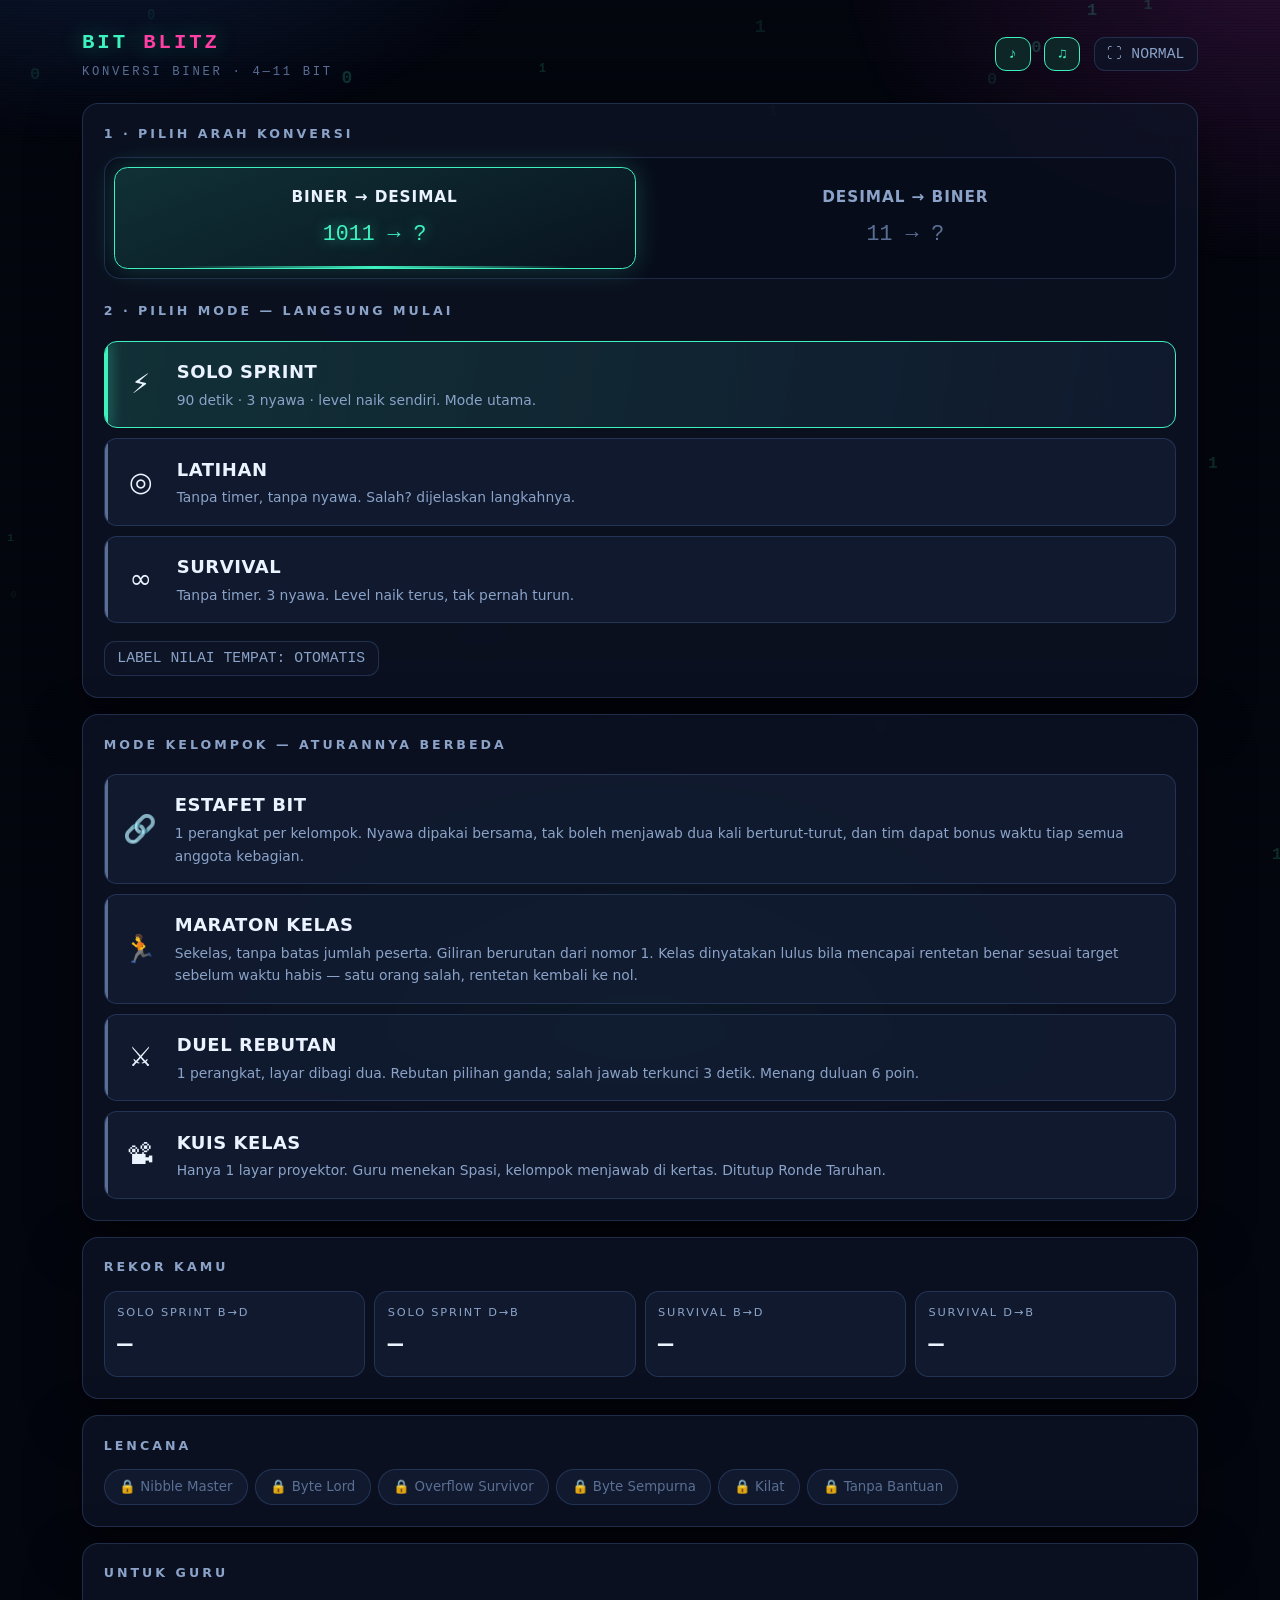
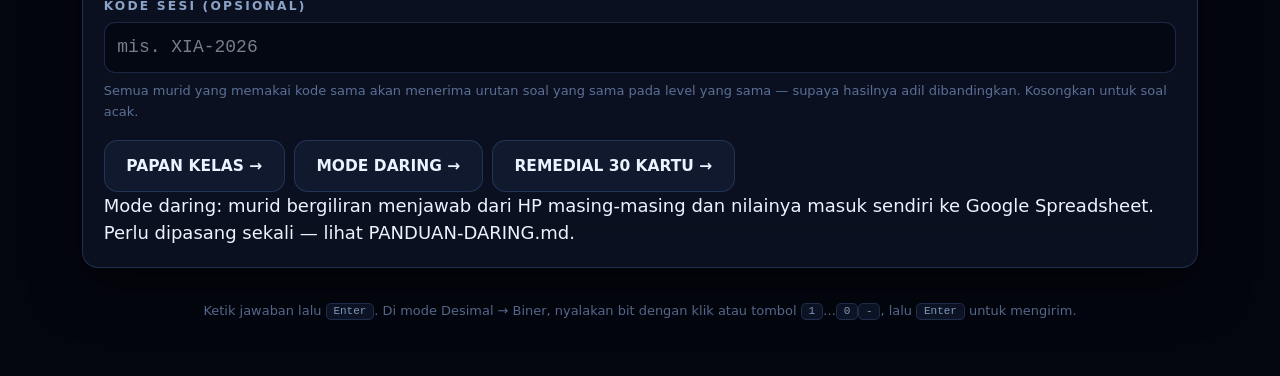
==== commit 0446dd94: "Tambah halaman remedial: papan 30 kartu soal acak Halaman baru remedial.html untuk murid yang perlu " ====
--- a/index.html
+++ b/index.html
@@ -124,6 +124,7 @@
     <div class="row">
       <button class="btn" id="bGuru">PAPAN KELAS →</button>
       <button class="btn" id="bDaring">MODE DARING →</button>
+      <button class="btn" id="bRemedial">REMEDIAL 30 KARTU →</button>
     </div>
     <div class="h">Mode daring: murid bergiliran menjawab dari HP masing-masing dan nilainya
     masuk sendiri ke Google Spreadsheet. Perlu dipasang sekali — lihat PANDUAN-DARING.md.</div>
@@ -1736,6 +1737,7 @@
   $('home').classList.add('hidden'); $('guru').classList.remove('hidden'); renderGTable();
 });
 $('bDaring').addEventListener('click', () => { location.href = 'daring.html'; });
+$('bRemedial').addEventListener('click', () => { location.href = 'remedial.html'; });
 $('gBack').addEventListener('click', () => {
   $('guru').classList.add('hidden'); $('home').classList.remove('hidden');
 });
